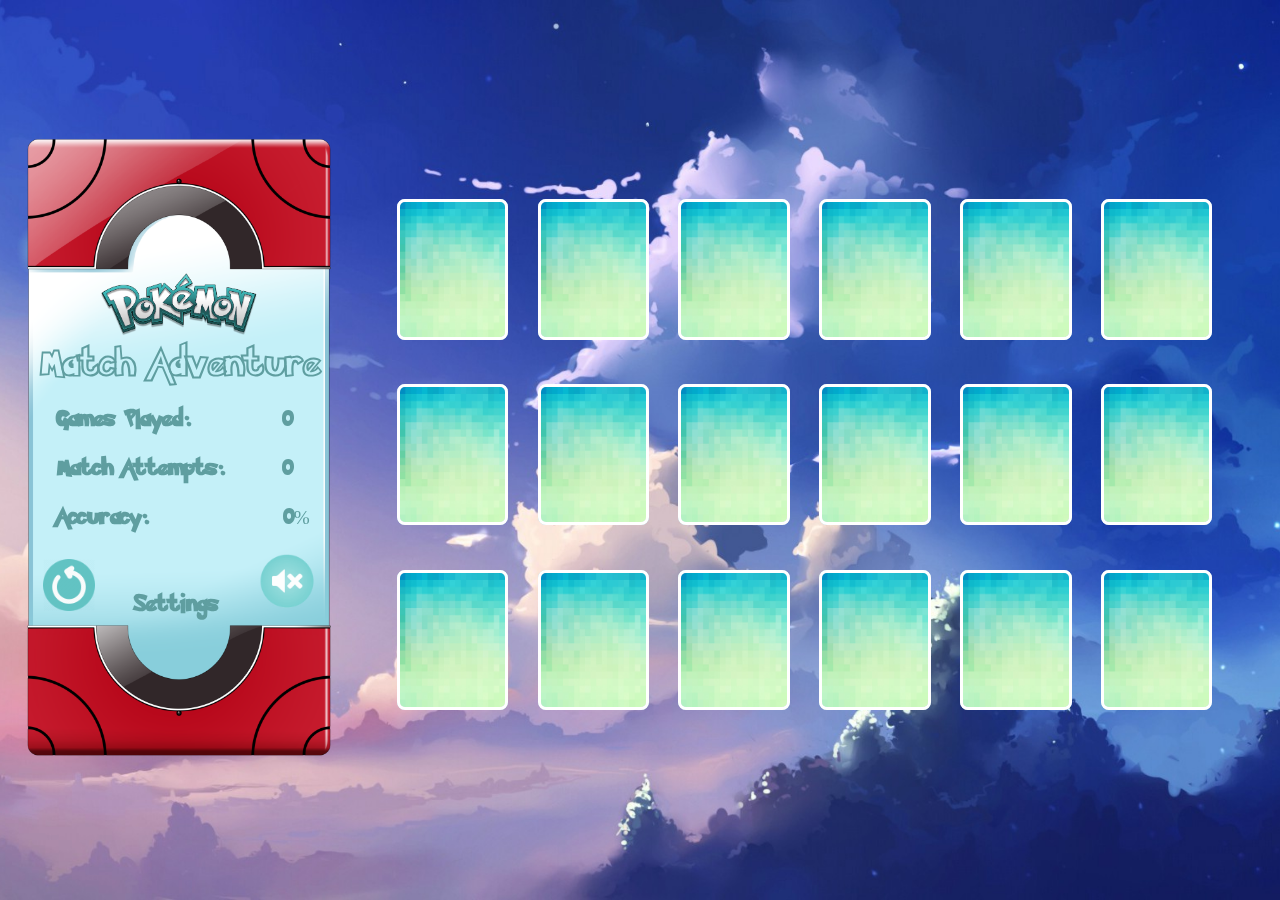
==== index.html @ facd600a "dynamic gameboard creation working" ====
<!DOCTYPE html>
<html>
    <head>
            <meta charset="utf8">
            <meta name="viewport" content="width=device-width, initial-scale=1.0">
            <title>Pokemon Match Adventure!</title>
            <link rel="stylesheet" href="https://use.fontawesome.com/releases/v5.2.0/css/all.css" integrity="sha384-hWVjflwFxL6sNzntih27bfxkr27PmbbK/iSvJ+a4+0owXq79v+lsFkW54bOGbiDQ" crossorigin="anonymous">
            <link rel="stylesheet" href="style.css">
            <script src="https://ajax.googleapis.com/ajax/libs/jquery/3.3.1/jquery.min.js"></script>
            <script src="main.js"></script>
    </head>
    <body>

        <div class="pokedex">

            <div class="pokedexImgContainer">
                <button class="pokedexOpenButton" type="button">
                    <i class="fas fa-angle-up"></i>
                </button>
                <img class="pokedexImgWhole" src="./images/pokedex.png" alt="pokedex">
            </div>

            <div class="pokedexDisplay">

                <div class="screenTop">
                        <img src="./images/logo1.png" alt="">
                    <h1 class="gameTitle">
                        Match Adventure
                    </h1>
                </div> <!-- pokedex screenTop End -->

                <div class="screenMiddle">
                    <div class="gamesPlayed">
                        <h3 class="label">
                            Games Played:
                        </h3>
                        <p class="value">
                            0
                        </p>
                    </div>
                    <div class="attempts">
                        <h3 class="label">
                            Match Attempts:
                        </h3>
                        <p class="value">
                            0
                        </p>
                    </div>
                    <div class="accuracy">
                        <h3 class="label">
                            Accuracy:
                        </h3>
                        <p class="value">
                            0%
                        </p>
                    </div>
                </div> <!-- pokedex screenMiddle End -->

                <div class="screenBottom">
                    <button class="resetButton" type="reset">
                        <img src="./images/resetbutton.png" alt="Reset Button">
                    </button>
                    <h3 class="settings">
                        Settings
                    </h3>
                    <button class="soundToggleButton soundoff" type="button">
                        <img class="soundToggleIcon" src="./images/soundoff.png" alt="Sound Toggle">
                    </button>
                </div> <!-- pokedex screenBottom End -->
            
            </div> <!-- pokedexScreen End -->
        </div> <!-- pokedex End -->
        <div class="gameBoardContainer">

            <img class="headerLogo" src="./images/logo1.png" alt="">
            <div class="gameBoard regular">

            </div> <!-- gameBoard End -->
        </div>

        <div class='winModal'>
            <div class="winBox">
                <div class="winText">Way to go!</div>
                <img src="images/winning.gif" class='winImg'>
            </div>
        </div>

        <div class='mewBox'>
            <div class='mew'></div>
        </div>

    </body>
</html>
---- style.css ----
@font-face{
    font-family: "pokemonSolid";
    src: url("fonts/pokemonSolid.ttf");
}
@font-face{
    font-family: "pokemonHollow";
    src: url("fonts/pokemonHollow.ttf");
}
body{
    background-image: url("images/background.jpg");
    background-repeat: no-repeat;
    background-size: cover;
    background-position-x: 65%;
    background-attachment: fixed;
    display: flex;
    justify-content: space-around;
    align-items: center;
    height: 100vh;
    margin: 0;
    font-family: "pokemonSolid";
    color: cadetblue;
    /* font-size: 0; */
}
/* body>* {
    font-size: 1rem;
} */
button,
button :focus{
    background: transparent;
    border: none;
    outline: none;
}
.container{
    display: flex;
}

/* --------------------------------(POKEDEX)--------------------------------- */
.pokedex{
    display: flex;
    justify-content: center;
    align-items: center;
    transition-duration: 1000ms;
    transition-property: transform;
    width: 28%;
    /* transform: translate(0vh, -5vh); */
    z-index: 0;
}
.pokedexImgContainer{
    display: flex;
    justify-content: center;
    align-items: center;
    transform: none;
     width: 100%;
}
.pokedexOpenButton{
    display: none;
}
.pokedexImgWhole{
    height: 50vw;
}
.pokedexDisplay{
    position: fixed;
    display: flex;
    flex-direction: column;
    align-items: center;
    width: 25%;
    height: 28vw;
    /* right: -7vh; */
    /* top: 21vh; */
}
.screenTop{
    display: flex;
    flex-direction: column;
    justify-content: center;
    align-items: center;
}
.screenTop > img{
    width: 50%;
}
.gameTitle{
    font-family: "pokemonHollow";
    margin: 0.2em 0;
    font-size: 2.5vw;
}
.screenMiddle{
    width: 85%;
    display: flex;
    flex-direction: column;
    padding-bottom: 3%;
    /* justify-content: center; */
    /* align-items: center; */
}
.gamesPlayed, .attempts, .accuracy{
    display: flex;
    justify-content: space-between;
    /* align-items: inherit; */
}
.gamesPlayed, .attempts {
    padding: 2% 8% 2% 5%;
}
.accuracy{
    padding: 2% 2% 2% 5%;
}
.label, .value{
    font-size: 1.5vw;
    margin: 0.3em 0;
}
.screenBottom{
    display: flex;
    align-items: baseline;
    justify-content: space-around;
}
.settings{
    font-size: 1.5vw;
}
.resetButton{
    width: 20%;
}
.resetButton > img {
    width: 100%;
}
.soundToggleButton{
    width: 21.5%;
}
.soundToggleButton > img {
    width: 100%;
}

/* --------------------------------(GAME BOARD)--------------------------------- */

.gameBoardContainer{
    display: flex;
    align-items: center;
    justify-content: center;
    flex-grow: 1;
    padding-top: 6vh;
    /* margin-left: 25%; */
}
.gameBoard{
    display: flex;
    flex-direction: column;
    align-items: center;
    min-width: 75%;
}
.headerLogo{
        display: none;
    }
.card {
    transition: opacity .5s ease-in-out;
    position: relative;
    display: inline-block;
    height: 14vw;
    width: 11vw;
}
.cardBottom img, .cardTop img{
    height: 75%;
    width: 75%;
    position: absolute;
    border-radius: 8px;
}
.cardBottom img{
    border: 3px solid lightblue;
}
.cardTop img{
    border: 3px solid white;
}

/* --------------------------------(CARD HOVER SHAKE)--------------------------------- */
@keyframes shake {
    0% { transform: translate(.5px, .5px) rotate(0deg); }
    10% { transform: translate(-.5px, -1px) rotate(-.5deg); }
    20% { transform: translate(-1.5px, 0px) rotate(.5deg); }
    30% { transform: translate(1.5px, 1px) rotate(0deg); }
    40% { transform: translate(.5px, -.5px) rotate(.5deg); }
    50% { transform: translate(-.5px, 1px) rotate(-.5deg); }
    60% { transform: translate(-1.5px, .5px) rotate(0deg); }
    70% { transform: translate(1.5px, .5px) rotate(-.5deg); }
    80% { transform: translate(-.5px, -.5px) rotate(.5deg); }
    90% { transform: translate(.5px, 1px) rotate(0deg); }
    100% { transform: translate(.5px, -1px) rotate(-.5deg); }
}
/* .card:hover {
    animation: shake .5s;
    animation-iteration-count: infinite;
} */

/* --------------------------------(POP-UP WIN MODAL)--------------------------------- */
.winModal{
    display: none;
    position: fixed;
    bottom: 0;
    right: 0;
    width: 100vw;
    height: 100vh;
    z-index: 1;
}
.winBox {
    position: absolute;
    height: 100vh;
    width: 100vw;
    bottom: 0;
    right: 0;
    display: block;
}
.winText {
    font-family: "pokemonSolid";
    font-size: 10vw;
    color: deepskyblue;
    text-shadow: 2px 2px 5px lightcyan;
    margin-top: 10vh;
    /* margin-top: 10vh; */
    position: absolute;
    top: 0;
    left: 25vw;
    z-index: 1;
}
.winImg{
    display: block;
    height: 100vh;
    bottom: 0;
    right: 0;
    position: absolute;
}
/* -------------------------------(MEW ANIMATION)--------------------------------- */
@keyframes mewBob {
    0%  {top:30vh; animation-timing-function: ease-out;}
    25%   {top:0; animation-timing-function: ease-in;}
    50%  {top:30vh; animation-timing-function: ease-out;}
    75%  {top:60vh; animation-timing-function: ease-in;}
    100%  {top:30vh; animation-timing-function: ease-out;}
}
@keyframes mewWeave {
    0%   {left:2vw; animation-timing-function: ease-in;}
    25%  {left:41vw; animation-timing-function: ease-out;}
    50%  {left:80vw; animation-timing-function: ease-in;}
    75%  {left:41vw; animation-timing-function: ease-out;}
    100% {left:2vw; animation-timing-function: ease-in;}
}
@keyframes mewWiggle {
    0% {transform: rotate(0deg); animation-timing-function: linear;}
    100% {transform: rotate(-360deg); animation-timing-function: linear;}
}
.mewBox {
    animation: mewWeave 15s;
    animation-iteration-count: infinite;
    position: absolute;
    top: 0;
}   
.mew {
    opacity: 0;
    transition: opacity .75s ease-in-out;
    animation: mewBob 5s, mewWiggle 20.34567s;
    animation-iteration-count: infinite;
    pointer-events: none;
    background-image: url("images/mew.png");
    background-repeat: no-repeat;
    background-size: 40vh;
    height: 40vh;
    width: 35vh;
    position: fixed;
}

/* ------------------------------------------------------------------------------------------ */
/* ------------------------------------------------------------------------------------------ */
/* ---------------------------------DEVICES 767PX AND DOWN----------------------------------- */
/* ------------------------------------------------------------------------------------------ */
/* ---------------------------------------(PORTRAIT)----------------------------------------- */

@media only screen and (max-width: 767px) and (orientation: portrait) {

    body{
        flex-direction: column-reverse;
        justify-content: flex-start;
    }

    /* ----------------------(POKEDEX)---------------------- */
    .pokedex{
        transform: translateY(45vh);
        position: fixed;
        display: flex;
        height: 14%;
        width: 77%;
        z-index: 1;
    }
    .pokedex.expanded {
        transform: translateY(-42.5vh);
    }
    .pokedexOpenButton{
        color: rgba(255,255,255, .4);
        position: fixed;
        font-size: 2em;
        height: 9vh;
        width: 25vw;
        bottom: 84.5vw;
        right: 26vw;
        display: unset;
    }
    .pokedexOpenButton.switched{
        transform: rotate(90deg);
        width: 25vw;
        bottom: 62vw;
        right: -15vw;
    }
    .pokedexOpenButton > i{
        background: rgba(0,0,0,0.15);
        border-radius: 20px 20px 0 0;
        width: 65px;
    }
    .pokedexImgContainer{
        width: unset;
    }
    .pokedexImgWhole{
        height: 155vw;
    }
    .pokedexDisplay{
        display: flex;
        flex-direction: column;
        align-items: center;
        position: fixed;
        height: 85vw;
        width: 100%;
    }
    .screenTop{
        display: flex;
        flex-direction: column;
        align-items: center;
    }
    .screenTop > img{
        width: 50%
    }
    .gameTitle{
        font-size: 7.5vw;
    }
    .label, .value{
        font-size: 4.5vw;
        margin: 0.2em 0;
    }
    .screenMiddle{
        width: 90%;
        margin-top: 3%;
        text-align: center;
        letter-spacing: 3px;
        align-items: stretch;
    }
    /* .gamesPlayed, .attempts {
        justify-content: space-between;
        padding: 2% 8% 2% 5%;
    }
    .accuracy{
        justify-content: space-between;
        padding: 2% 2% 2% 5%;
    } */
    .screenBottom{
        display: flex;
        margin-top: 2vh;
        width: 89%;
        justify-content: space-between;
        letter-spacing: 3px;
    }
    .resetButton{
        width: 23%;
    }
    .resetButton > img {
        width: 100%;
    }
    .settings{
        font-size: 4.5vw;
        margin-top: 1.1em;
    }
    .soundToggleButton{
        width: 25%;
    }
    .soundToggleIcon{
        width: 100%;
    }

    /* ----------------------(GAME BOARD)---------------------- */
    .gameBoardContainer{
        transition: 1000ms;
        opacity: 1;
        pointer-events: auto;
        flex-direction: column;
        width: 100%;
        padding-bottom: 18vh;
    }
    .gameBoardContainer.faded{
        transition: 300ms;
        opacity: 0;
        pointer-events: none;
    }
    .headerLogo{
        width: 80%;
        padding-bottom: 5%;
        display: block;
    }
    .card{
        height: 19vw;
        width: 12.5vw;
    }

    /* ----------------------(MEW ANIMATION)---------------------- */
    .mew {
        background-size: 20vh;
        height: 20vh;
        width: 16vh;
    }

}

/* ------------------DEVICES 320PX thru 375PX WIDE & 568PX thru 667PX TALL-------------------- */
/* ---------------------------------------(PORTRAIT)----------------------------------------- */
@media only screen 
and (min-width: 320px) and (max-width: 375px) 
and (min-height: 568px) and (max-height: 667px)
and (orientation: portrait) {

    .pokedex{
        transform: translateY(39vh);
    }

}

/* ---------------------------------DEVICES 360PX BY 640PX----------------------------------- */
/* ---------------------------------------(PORTRAIT)----------------------------------------- */

/* @media only screen and (width: 360px) and (height: 640px) and (orientation: portrait) {

    .pokedex{
        transform: translateY(39vh);
    }

} */

/* ---------------------------------DEVICES 375PX BY 667PX----------------------------------- */
/* ---------------------------------------(PORTRAIT)----------------------------------------- */

/* @media only screen and (width: 375px) and (height: 667px) and (orientation: portrait) {

    .pokedex{
        transform: translateY(39vh);
    }

} */

/* ---------------------------------DEVICES 375PX BY 812PX----------------------------------- */
/* ---------------------------------------(PORTRAIT)----------------------------------------- */

@media only screen and (width: 375px) and (height: 812px) and (orientation: portrait) {

    .pokedex{
        transform: translateY(34vh);
    }

}

/* ---------------------------------DEVICES 411PX BY 731PX----------------------------------- */
/* ---------------------------------------(PORTRAIT)----------------------------------------- */

@media only screen and (width: 411px) and (height: 731px) and (orientation: portrait) {

    .pokedex{
        transform: translateY(39vh);
    }
    .pokedexOpenButton{
        bottom: 83.5vw;
    }
    .pokedexOpenButton.switched{
        right: -14vw;
    }

}

/* ---------------------------------DEVICES 411PX BY 823PX----------------------------------- */
/* ---------------------------------------(PORTRAIT)----------------------------------------- */

@media only screen and (width: 411px) and (height: 823px) and (orientation: portrait) {

    .pokedex{
        transform: translateY(36vh);
    }
    .pokedexOpenButton{
        bottom: 83.5vw;
    }
    .pokedexOpenButton.switched{
        right: -14vw;
    }

}

/* ---------------------------------DEVICES 414PX BY 736PX----------------------------------- */
/* ---------------------------------------(PORTRAIT)----------------------------------------- */

@media only screen and (width: 414px) and (height: 736px) and (orientation: portrait) {

    .pokedex{
        transform: translateY(39vh);
    }
    .pokedexOpenButton{
        bottom: 83.5vw;
    }
    .pokedexOpenButton.switched{
        right: -14vw;
    }

}

/* ------------------------------------------------------------------------------------------ */
/* ------------------------------------------------------------------------------------------ */
/* ---------------------------------DEVICES 767PX AND DOWN----------------------------------- */
/* ------------------------------------------------------------------------------------------ */
/* --------------------------------------(LANDSCAPE)----------------------------------------- */

@media only screen and (max-width: 812px) and (orientation: landscape) {

    body{
        justify-content: flex-start;
    }
    /* ----------------------(POKEDEX)---------------------- */
    .pokedex{
        position: fixed;
        transform: translateX(1vw);
        display: flex;
        height: 85%;
        width: 20%;
        z-index: 1;
    }
    .pokedex.expanded {
        transform: translateX(87.5vw)
    }
    .pokedexOpenButton{
        display: unset;
        color: rgba(255,255,255, .3);
        position: fixed;
        font-size: 2em;
        left: 3vh;
        top: -9vh;
    }
    .pokedexOpenButton.switched{
        transform: rotate(-90deg);
        left: -37.8vh;
        top: 12vh;
    }
    .pokedexOpenButton > i{
        background: rgba(0,0,0,0.15);
        border-radius: 20px 20px 0 0;
        width: 65px;
    }
    .pokedexImgContainer{
        transform: rotate(90deg);
        transform-origin: -14vw 26vw;
    }
    .pokedexImgWhole{
        height: 100vw;
    }
    .pokedexDisplay{
        position: fixed;
        display: flex;
        flex-direction: column;
        align-items: center;
        width: 55vw;
        height: 69vh;
        right: 45vh;
        top: 9vh;
    }
    .pokedexDisplay h3,
    .pokedexDisplay p{
        font-size: 3vw;
    }
    .screenTop{
        display: flex;
        flex-direction: column;
        align-items: center;
    }
    .screenTop > img{
        width: 35%;
        height: 100%;
        object-fit: contain;
    }
    .gameTitle{
        font-size: 1.4em;
        margin: 0.3em 0;
    }
    .label, .value{
        margin: 0.2em 0;
    }
    .screenMiddle{
        width: 90%;
        padding-top: 11%;
        text-align: center;
        letter-spacing: 3px;
    }
    .gamesPlayed, .attempts {
        display: flex;
        justify-content: space-between;
        padding: 0% 8% 0% 5%;
    }
    .accuracy{
        display: flex;
        justify-content: space-between;
        padding: 0% 2% 0% 5%;
    }
    .screenBottom{
        display: flex;
        width: 89%;
        justify-content: center;
        letter-spacing: 3px;
    }
    .resetButton{
        position: fixed;
        top: 11vh;
        left: -98vh;
        width: 45%;
    }
    .resetButton > img {
        width: 100%;
    }
    .screenBottom > h5{
        margin-top: 1.1em;
    }
    .soundToggleButton{
        position: fixed;
        top: 11vh;
        right: 44vh;
        width: 49%;
    }
    .soundToggleIcon{
        width: 100%;
    }

    /* ----------------------(GAME BOARD)---------------------- */
    .gameBoardContainer{
        transition: 1000ms;
        opacity: 1;
        pointer-events: auto;
        flex-direction: column;
        margin-left: 15%;
    }
    .gameBoardContainer.faded{
        transition: 300ms;
        opacity: 0;
        pointer-events: none;
    }
    .headerLogo{
        width: 40%;
        padding-bottom: 2%;
    }
    .card{
        height: 14vw;
        width: 9.5vw;
    }

    /* ----------------------(MEW ANIMATION)---------------------- */
    
}

/* ---------------------------------DEVICES 568PX BY 320PX----------------------------------- */
/* ---------------------------------------(LANDSCAPE)----------------------------------------- */

@media only screen and (width: 568px) and (height: 320px) and (orientation: landscape) {

    .pokedex.expanded {
        transform: translateX(86.5vw);
    }
    .pokedexOpenButton{
        left: 5vh;
        top: -8.5vh;
    }
    .pokedexOpenButton.switched{
        left: -40.2vh;
        top: 14vh;
    }
    .pokedexImgWhole {
        height: 98vw;
    }
    .pokedexDisplay{
        right: 52vh;
    }
    .gameTitle{
        font-size: 4vw;
    }
    .resetButton{
        top: 7vh;
        left: -111vh;
    }
    .soundToggleButton{
        top: 7vh;
        right: 56vh;
    }

}

/* ------------------DEVICES 640PX thru 667PX WIDE & 360PX thru 375PX TALL-------------------- */
/* ---------------------------------------(LANDSCAPE)----------------------------------------- */
@media only screen 
and (min-width: 640px) and (max-width: 667px)
and (min-height: 360px) and (max-height: 375px)
and (orientation: landscape) {

    .pokedex.expanded{
        transform: translateX(86.5vw);
    }
    .pokedexImgContainer{
        transform-origin: -14vw 25.5vw;
    }
    .pokedexOpenButton.switched{
        left: -38.8vh;
        top: 15vh;
    }
    .pokedexImgWhole{
        height: 98vw;
    }
    .pokedexDisplay{
        right: 52vh;
    }
    .gameTitle{
        font-size: 4vw;
    }
    .resetButton{
        top: 7vh;
        left: -111vh;
    }
    .soundToggleButton{
        top: 7vh;
        right: 56vh;
    }
}
/* ---------------------------------DEVICES 640PX BY 360PX----------------------------------- */
/* ---------------------------------------(LANDSCAPE)----------------------------------------- */

@media only screen and (width: 640px) and (height: 360px) and (orientation: landscape) {

    .pokedexOpenButton{
        left: 7vh;
        top: -7.4vh;
    }

}

/* ---------------------------------DEVICES 667PX BY 375PX----------------------------------- */
/* ---------------------------------------(LANDSCAPE)----------------------------------------- */

@media only screen and (width: 667px) and (height: 375px) and (orientation: landscape) {

    .pokedexOpenButton{
        left: 7vh;
        top: -7vh;
    }

}

/* ---------------------------------DEVICES 812PX BY 375PX----------------------------------- */
/* ---------------------------------------(LANDSCAPE)----------------------------------------- */

@media only screen and (width: 812px) and (height: 375px) and (orientation: landscape) {

    .pokedex.expanded{
        transform: translateX(83.5vw);
    }
    .pokedexImgContainer{
        transform-origin: -12vw 23vw;
    }
    .pokedexOpenButton{
        left: 11vh;
        top: -7vh;
    }
    .pokedexOpenButton.switched{
        transform: none;
        left: -19.8vh;
        top: -7vh;
    }
    .pokedexImgWhole{
        height: 90vw;
    }
    .pokedexDisplay{
        width: 51vw;
        height: 73vh;
        right: 61vh;
        top: 7vh;
    }
    .gameTitle{
        font-size: 5vw;
    }
    .label, .value {
        margin: 0.8em 0;
    }
    .resetButton{
        top: 1vh;
        left: -125vh;
        width: 40%;
    }
    .soundToggleButton{
        top: 0.5vh;
        right: 65vh;
        width: 44%;
    }

}

/* ------------------DEVICES 731PX thru 736PX WIDE & 411PX thru 414PX TALL-------------------- */
/* ---------------------------------------(LANDSCAPE)----------------------------------------- */
@media only screen 
and (min-width: 731px) and (max-width:736px)
and (min-height: 411px) and (max-height:414px)
and (orientation: landscape){

    .pokedexOpenButton{
        left: 8vh;
        top: -6vh;
    }
    .pokedexOpenButton.switched{
        left: -37.5vh;
        top: 16vh;
    }
    .pokedexDisplay{
        width: 56vw;
        right: 53vh;
    }
    .resetButton{
        top: 7vh;
        left: -113vh;
    }
    .soundToggleButton{
        top: 7vh;
        right: 57vh;
    }
}
/* ---------------------------------DEVICES 731PX BY 411PX----------------------------------- */
/* ---------------------------------------(LANDSCAPE)----------------------------------------- */

@media only screen and (width: 731px) and (height: 411px) and (orientation: landscape) {

    .gameTitle{
        font-size: 4vw;
    }

}

/* ---------------------------------DEVICES 411PX BY 823PX----------------------------------- */
/* ---------------------------------------(LANDSCAPE)----------------------------------------- */

/* @media only screen and (width: 411px) and (height: 823px) and (orientation: landscape) {

    This one looks good like desktop

} */

/* ---------------------------------DEVICES 736PX BY 414PX----------------------------------- */
/* ---------------------------------------(LANDSCAPE)----------------------------------------- */

@media only screen and (width: 736px) and (height: 414px) and (orientation: landscape) {

    .gameTitle{
        font-size: 4.5vw;
    }

}

/* ------------------------------------------------------------------------------------------ */
/* ---------------------------------DEVICES 768PX TO 991PX----------------------------------- */
/* ---------------------------(portrait tablets and large phones)---------------------------- */
/* ------------------------------------------------------------------------------------------ */
/* ---------------------------------------(PORTRAIT)----------------------------------------- */

/* @media only screen and (min-width: 768px) and (max-width: 991px) and (orientation: portrait) {
    
    body{
        flex-direction: column-reverse;
        justify-content: flex-start;
    }
    .headerLogo{
        width: 80%;
        padding-bottom: 5%;
    }
    .pokedex{
        transform: translateY(1vh);
        position: fixed;
        display: flex;
        height: 14%;
        width: 77%;
        z-index: 1;
    }
    .pokedex.expanded {
        transform: translateY(-86vh)
    }
    .pokedexOpenButton{
        color: rgba(255,255,255, .4);
        position: fixed;
        font-size: 2em;
        bottom: 11vh;
        right: 34%;
    }
    .pokedexOpenButton.switched{
        transform: rotate(90deg);
        bottom: unset;
        right: -19%;
        top: 7vh;
    }
    .pokedexOpenButton > i{
        background: rgba(0,0,0,0.15);
        border-radius: 20px 20px 0 0;
        width: 65px;
    }
    .pokedexImgWhole{
        width: 100%;
    }
    .pokedexDisplay{
        display: flex;
        flex-direction: column;
        align-items: center;
        position: fixed;
        top: 22vh;
        width: 100%;
    }
    .screenTop{
        display: flex;
        flex-direction: column;
        align-items: center;
    }
    .screenTop > img{
        width: 50%
    }
    .gameTitle{
        margin: 0.3em 0;
    }
    .label, .value{
        margin: 0.2em 0;
    }
    .screenMiddle{
        width: 90%;
        margin-top: 3%;
        text-align: center;
        letter-spacing: 3px;
    }
    .gamesPlayed, .attempts {
        display: flex;
        justify-content: space-between;
        padding: 2% 8% 2% 5%;
    }
    .accuracy{
        display: flex;
        justify-content: space-between;
        padding: 2% 2% 2% 5%;
    }
    .screenBottom{
        display: flex;
        width: 89%;
        justify-content: space-between;
        letter-spacing: 3px;
    }
    .resetButton{
        width: 23%;
    }
    .resetButton > img {
        width: 100%;
    }
    .screenBottom > h5{
        margin-top: 1.1em;
    }
    .soundToggleButton{
        width: 25%;
    }
    .soundToggleIcon{
        width: 100%;
    }
    .gameBoardContainer{
        transition: 1000ms;
        opacity: 1;
        pointer-events: auto;
        flex-direction: column;
        width: 100%;
        padding-bottom: 10vh;
    }
    .gameBoardContainer.faded{
        transition: 300ms;
        opacity: 0;
        pointer-events: none;
    }
    .card{
        height: 19vw;
        width: 12.5vw;
    }
}  */

/* ------------------------------------------------------------------------------------------ */
/* --------------------------------------(LANDSCAPE)----------------------------------------- */
/* ------------------------------------------------------------------------------------------ */

/* @media only screen and (min-width: 600px) and (max-width: 991px) and (orientation: landscape) {

    body{
        justify-content: flex-start;
    }
    .pokedex{
        position: fixed;
        transform: translateX(1vw);
        display: flex;
        height: 85%;
        width: 20%;
        z-index: 1;
    }
    .pokedex.expanded {
        transform: translateX(87vw);
    }
    .pokedexOpenButton{
        color: rgba(255,255,255, .3);
        position: fixed;
        font-size: 2em;
        left: 32.5vh;
        bottom: 81vh;
    }
    .pokedexOpenButton.switched{
        transform: rotate(-90deg);
        left: -12vh;
        bottom: 60vh;
    }
    .pokedexOpenButton > i{
        background: rgba(0,0,0,0.15);
        border-radius: 20px 20px 0 0;
        width: 65px;
    }
    .pokedexImgContainer{
        transform: rotate(90deg);
        transform-origin: 5vw 5vw;
    }
    .pokedexImgWhole{
        height: 95vw;
    }
    .pokedexDisplay{
        position: fixed;
        display: flex;
        flex-direction: column;
        align-items: center;
        width: 52vw;
        height: 69vh;
        right: 55.5vh;
        top: 9vh;
    }
    .screenTop{
        display: flex;
        flex-direction: column;
        align-items: center;
    }
    .screenTop > img{
        width: 35%;
        height: 100%;
        object-fit: contain;
    }
    .gameTitle{
        font-size: 1.4em;
        margin: 0.3em 0;
    }
    .label, .value{
        font-size: 1em;
        margin: 0.2em 0;
    }
    .screenMiddle{
        width: 90%;
        padding-top: 8%;
        text-align: center;
        letter-spacing: 3px;
    }
    .gamesPlayed, .attempts {
        display: flex;
        justify-content: space-between;
        padding: 0% 8% 0% 5%;
    }
    .accuracy{
        display: flex;
        justify-content: space-between;
        padding: 0% 2% 0% 5%;
    }
    .screenBottom{
        display: flex;
        width: 89%;
        justify-content: center;
        letter-spacing: 3px;
    }
    .resetButton{
        position: fixed;
        top: 8vh;
        right: 129vh;
        width: 45%;
    }
    .resetButton > img {
        width: 100%;
    } */
    /* .screenBottom > h5{
        margin-top: 1.1em;
    } */
    /* .soundToggleButton{
        position: fixed;
        top: 7.5vh;
        right: 58vh;
        width: 49%;
    }
    .soundToggleIcon{
        width: 100%;
    }
    .gameBoardContainer{
        transition: 1000ms;
        opacity: 1;
        pointer-events: auto;
        flex-direction: column;
        margin-left: 15%;
    }
    .gameBoardContainer.faded{
        transition: 300ms;
        opacity: 0;
        pointer-events: none;
    }
    .headerLogo{
        width: 40%;
        padding-bottom: 2%;
    }
    .card{
        height: 12vw;
        width: 8.5vw;
    }

} */

/* ------------------------------------------------------------------------ */
/* -------------------------DEVICES 992PX TO 1199PX------------------------ */
/* -----------------------------(small laptops)---------------------------- */
/* ------------------------------------------------------------------------ */
@media only screen and (min-width: 992px) and (max-width: 1199px) and (orientation: portrait) {
    
} 

@media only screen and (min-width: 992px) and (max-width: 1199px) and (orientation: landscape) {
    
} 

/* ------------------------------------------------------------------------ */
/* -------------------------DEVICES 1200PX AND UP-------------------------- */
/* ---------------------------(laptops/desktops)--------------------------- */
/* ------------------------------------------------------------------------ */

@media only screen and (min-width: 1200px) {
    
    
} 

/* ------------------------------------------------------------------------ */
/* ------------------------------------------------------------------------ */
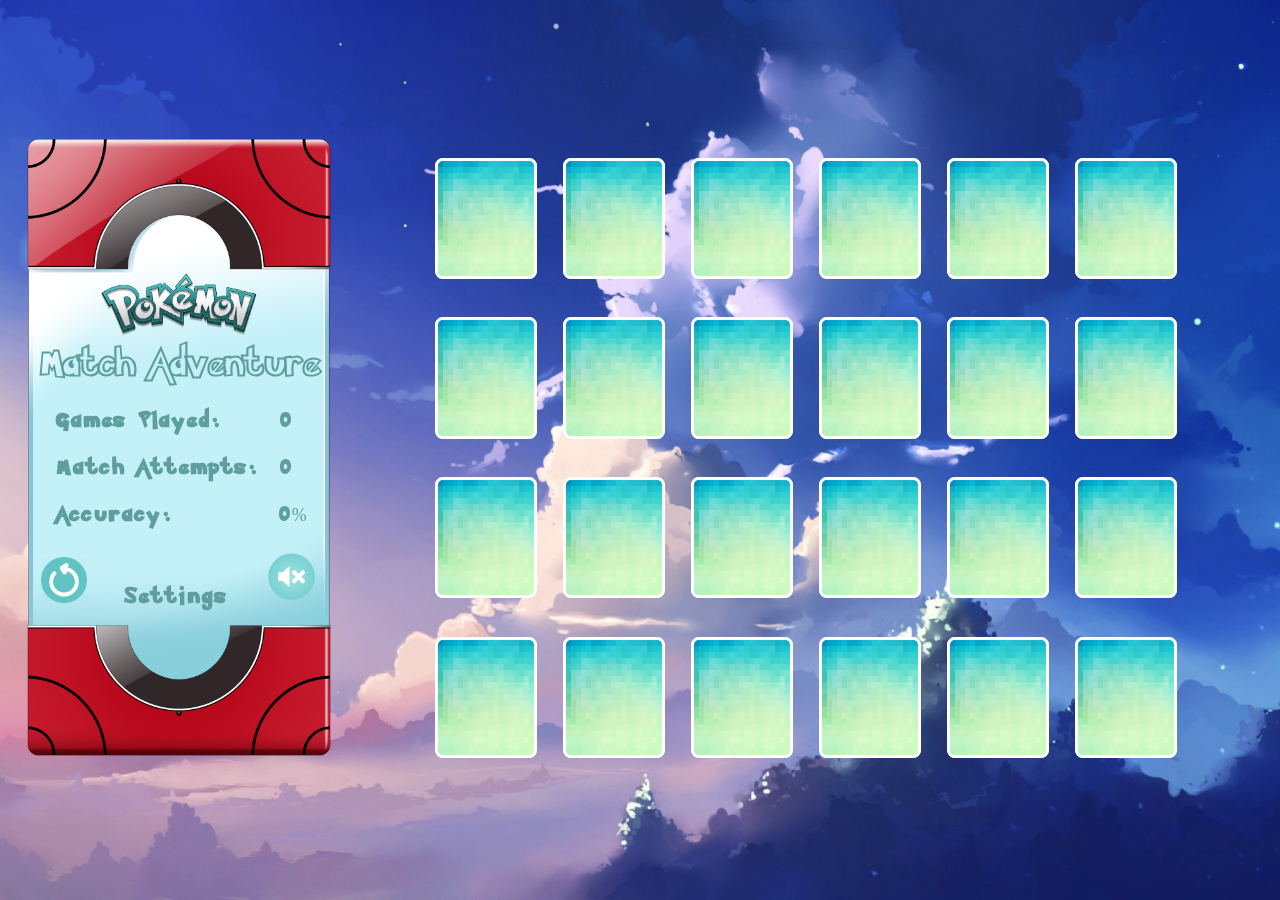
==== commit b246c28b: "still working on easy difficulty" ====
--- a/index.html
+++ b/index.html
@@ -55,14 +55,53 @@
                         </p>
                     </div>
                 </div> <!-- pokedex screenMiddle End -->
+                <div class="settingsDisplay">
+                    <div class="easyDiv">
+                        <button class="easy difficultyButton" type="button">
+                            <h3 class="label">
+                                Easy
+                            </h3>
+                        </button>
+                        <button class="easy diffStar difficultyButton" type="button">
+                            <i class="far fa-star"></i>
+                        </button>
+                    </div>
+                    <div class="regDiv">
+                        <button class="reg difficultyButton" type="button">
+                            <h3 class="label">
+                                Regular
+                            </h3>
+                        </button>
+                        <button class="reg diffStar difficultyButton" type="button">
+                            <i class="far fa-star"></i>
+                        </button>
+                    </div>
+                    <div class="hardDiv">
+                        <button class="hard difficultyButton" type="button">
+                            <h3 class="label">
+                                Hard
+                            </h3>
+                        </button>
+                        <button class="hard diffStar difficultyButton" type="button">
+                            <i class="far fa-star"></i>
+                        </button>
+                    </div>
+                </div><!-- pokedex settingsDisplay End -->
 
                 <div class="screenBottom">
                     <button class="resetButton" type="reset">
                         <img src="./images/resetbutton.png" alt="Reset Button">
                     </button>
-                    <h3 class="settings">
-                        Settings
-                    </h3>
+                    <button class="settingsButton" type="button">
+                        <h3 class="label">
+                            Settings
+                        </h3>
+                    </button>
+                    <button class="statsButton" type="button">
+                        <h3 class="label">
+                            Stats Menu
+                        </h3>
+                    </button>
                     <button class="soundToggleButton soundoff" type="button">
                         <img class="soundToggleIcon" src="./images/soundoff.png" alt="Sound Toggle">
                     </button>
@@ -73,7 +112,7 @@
         <div class="gameBoardContainer">
 
             <img class="headerLogo" src="./images/logo1.png" alt="">
-            <div class="gameBoard regular">
+            <div class="gameBoard">
 
             </div> <!-- gameBoard End -->
         </div>
--- a/style.css
+++ b/style.css
@@ -31,6 +31,11 @@
     border: none;
     outline: none;
 }
+button :hover{
+    cursor: pointer;
+    -webkit-filter: brightness(125%);
+    filter: brightness(125%);
+}
 .container{
     display: flex;
 }
@@ -74,6 +79,7 @@
     flex-direction: column;
     justify-content: center;
     align-items: center;
+    padding-bottom: 1%;
 }
 .screenTop > img{
     width: 50%;
@@ -87,42 +93,89 @@
     width: 85%;
     display: flex;
     flex-direction: column;
-    padding-bottom: 3%;
+    /* padding-bottom: 3%; */
+    letter-spacing: 3px;
     /* justify-content: center; */
     /* align-items: center; */
 }
-.gamesPlayed, .attempts, .accuracy{
+.gamesPlayed, .attempts, .accuracy,
+.easyDiv, .regDiv, .hardDiv {
     display: flex;
     justify-content: space-between;
     /* align-items: inherit; */
 }
-.gamesPlayed, .attempts {
+.gamesPlayed, .attempts,
+.easyDiv, .regDiv, .hardDiv {
     padding: 2% 8% 2% 5%;
 }
 .accuracy{
     padding: 2% 2% 2% 5%;
 }
 .label, .value{
-    font-size: 1.5vw;
+    font-size: 1.4vw;
     margin: 0.3em 0;
 }
+.settingsDisplay{
+    width: 85%;
+    display: none;
+    flex-direction: column;
+    /* padding-bottom: 3%; */
+    /* letter-spacing: 3px; */
+}
+.difficultyButton{
+    /* font-size: 1.5vw; */
+    font-family: "pokemonSolid";
+    letter-spacing: 3px;
+    color: cadetblue;
+}
+.difficultyButton h3{
+    margin: 0;
+}
+.diffStar{
+    font-size: 1.85vw;
+}
+/* .activeDiff h3{
+    font-family: "pokemonHollow";
+    text-shadow: 0 0 5px cadetblue;
+    color: purple;
+} */
 .screenBottom{
     display: flex;
     align-items: baseline;
-    justify-content: space-around;
-}
-.settings{
+    justify-content: space-between;
+    width: 90%;
+    padding-top: 5%;
+    position: absolute;
+    bottom: 1vw;
+}
+.settingsButton{
     font-size: 1.5vw;
+    font-family: "pokemonSolid";
+    letter-spacing: 3px;
+    color: cadetblue;
+}
+.statsButton{
+    display: none;
+    font-size: 1.5vw;
+    font-family: "pokemonSolid";
+    letter-spacing: 3px;
+    color: cadetblue;
 }
 .resetButton{
     width: 20%;
 }
-.resetButton > img {
-    width: 100%;
+.resetButton :hover{
+    -webkit-filter: brightness(110%);
+    filter: brightness(110%);
 }
 .soundToggleButton{
     width: 21.5%;
 }
+.soundToggleButton :hover{
+    -webkit-filter: brightness(105%);
+    filter: brightness(105%);
+}
+.resetButton > img,
 .soundToggleButton > img {
     width: 100%;
 }
@@ -150,8 +203,8 @@
     transition: opacity .5s ease-in-out;
     position: relative;
     display: inline-block;
-    height: 14vw;
-    width: 11vw;
+    height: 12vw;
+    width: 10vw;
 }
 .cardBottom img, .cardTop img{
     height: 75%;
@@ -164,6 +217,17 @@
 }
 .cardTop img{
     border: 3px solid white;
+}
+/* .card.easySize{
+
+} */
+card.regSize{
+    height: 12vw;
+    width: 10vw;
+}
+.card.hardSize{
+    height: 9vw;
+    width: 7vw;
 }
 
 /* --------------------------------(CARD HOVER SHAKE)--------------------------------- */
@@ -364,7 +428,7 @@
     .resetButton > img {
         width: 100%;
     }
-    .settings{
+    .settingsButton{
         font-size: 4.5vw;
         margin-top: 1.1em;
     }
@@ -394,9 +458,12 @@
         padding-bottom: 5%;
         display: block;
     }
-    .card{
-        height: 19vw;
-        width: 12.5vw;
+    .gameBoard{
+        margin-left: 2%;
+    }
+    .card {
+        height: 18vw;
+        width: 16vw;
     }
 
     /* ----------------------(MEW ANIMATION)---------------------- */
@@ -410,6 +477,12 @@
 
 /* ------------------DEVICES 320PX thru 375PX WIDE & 568PX thru 667PX TALL-------------------- */
 /* ---------------------------------------(PORTRAIT)----------------------------------------- */
+@media only screen and (width: 320px) and (height: 480px) and (orientation: portrait) {
+    .gameBoardContainer{
+        padding: 3vh 0 18vh 0;
+    }
+}
+
 @media only screen 
 and (min-width: 320px) and (max-width: 375px) 
 and (min-height: 568px) and (max-height: 667px)
@@ -507,11 +580,11 @@
 
 /* ------------------------------------------------------------------------------------------ */
 /* ------------------------------------------------------------------------------------------ */
-/* ---------------------------------DEVICES 767PX AND DOWN----------------------------------- */
+/* ---------------------------------DEVICES 823PX AND DOWN----------------------------------- */
 /* ------------------------------------------------------------------------------------------ */
 /* --------------------------------------(LANDSCAPE)----------------------------------------- */
 
-@media only screen and (max-width: 812px) and (orientation: landscape) {
+@media only screen and (max-width: 823px) and (orientation: landscape) {
 
     body{
         justify-content: flex-start;
@@ -645,9 +718,9 @@
         width: 40%;
         padding-bottom: 2%;
     }
-    .card{
-        height: 14vw;
-        width: 9.5vw;
+    .card {
+        height: 13vw;
+        width: 11vw;
     }
 
     /* ----------------------(MEW ANIMATION)---------------------- */
@@ -836,14 +909,59 @@
 
 }
 
-/* ---------------------------------DEVICES 411PX BY 823PX----------------------------------- */
+/* ---------------------------------DEVICES 823PX BY411PX----------------------------------- */
 /* ---------------------------------------(LANDSCAPE)----------------------------------------- */
 
-/* @media only screen and (width: 411px) and (height: 823px) and (orientation: landscape) {
-
-    This one looks good like desktop
-
-} */
+@media only screen and (width: 823px) and (height: 411px) and (orientation: landscape) {
+
+    .pokedex.expanded {
+        transform: translateX(84vw);
+    }
+    .pokedexOpenButton{
+        left: 10.5vh;
+        top: -6vh;
+    }
+    .pokedexOpenButton.switched {
+        transform: unset;
+        left: -17vh;
+        top: -6vh;
+    }
+    .pokedexImgContainer{
+        transform-origin: -12vw 23vw;
+    }
+    .pokedexImgWhole {
+        height: 90vw;
+    }
+    .pokedexDisplay{
+        width: 50vw;
+        height: 75vh;
+        right: 57vh;
+        top: 6vh;
+    }
+    .gameTitle {
+        font-size: 2em;
+    }
+    .screenMiddle{
+        padding: 0;
+    }
+    .pokedexDisplay h3, .pokedexDisplay p {
+        font-size: 2.5vw;
+    }
+    .easyDiv, .regDiv, .hardDiv {
+        padding: 2% 8% 0% 5%;
+    }
+    .resetButton {
+        top: 5vh;
+        left: -114vh;
+        width: 40%;
+    }
+    .soundToggleButton {
+        top: 4vh;
+        right: 60vh;
+        width: 45%;
+    }
+
+}
 
 /* ---------------------------------DEVICES 736PX BY 414PX----------------------------------- */
 /* ---------------------------------------(LANDSCAPE)----------------------------------------- */
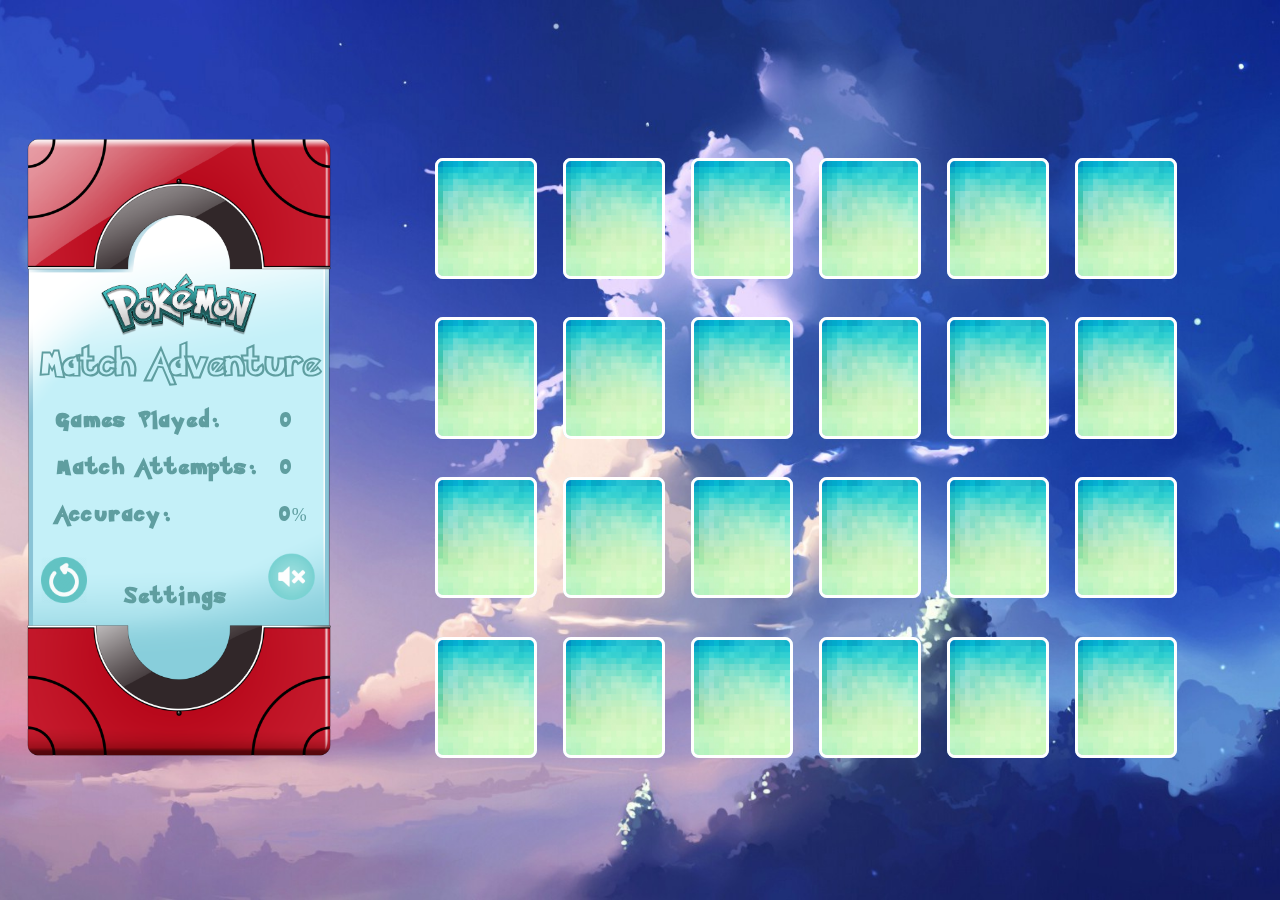
==== commit 768f68de: "added eevee images added card images added mew image replacement currently working on win modal imag" ====
--- a/index.html
+++ b/index.html
@@ -59,7 +59,7 @@
                     <div class="easyDiv">
                         <button class="easy difficultyButton" type="button">
                             <h3 class="label">
-                                Easy
+                                Eevee
                             </h3>
                         </button>
                         <button class="easy diffStar difficultyButton" type="button">
--- a/style.css
+++ b/style.css
@@ -317,12 +317,18 @@
     animation: mewBob 5s, mewWiggle 20.34567s;
     animation-iteration-count: infinite;
     pointer-events: none;
-    background-image: url("images/mew.png");
     background-repeat: no-repeat;
-    background-size: 40vh;
     height: 40vh;
     width: 35vh;
     position: fixed;
+}
+.img-mew {
+    background-image: url("images/mew.png");
+    background-size: 40vh;
+}
+.img-sylveon {
+    background-image: url("images/sylveon.png");
+    background-size: 30vh;
 }
 
 /* ------------------------------------------------------------------------------------------ */
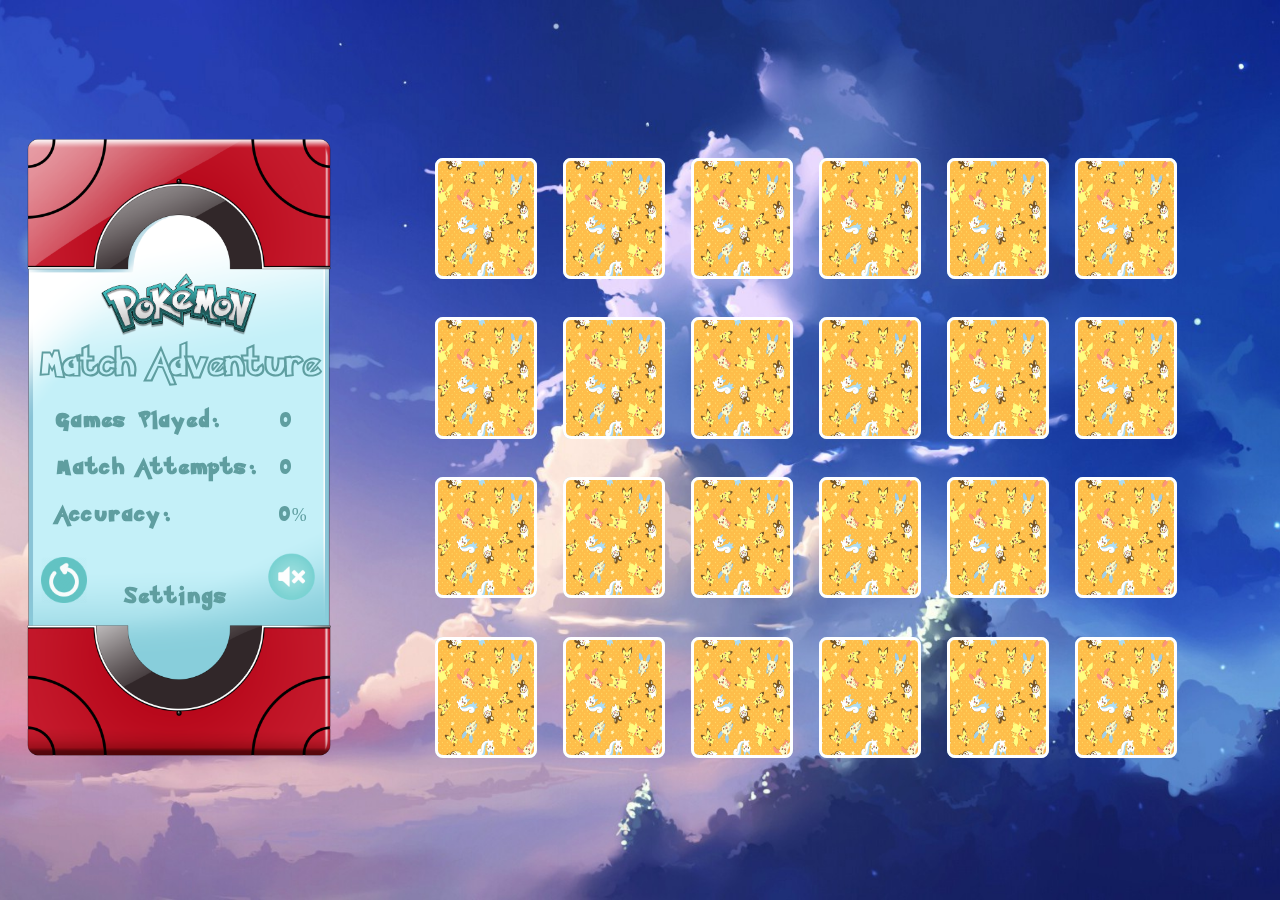
==== commit 0336c9af: "cleaned up image files and added randomization" ====
--- a/index.html
+++ b/index.html
@@ -74,6 +74,7 @@
                         </button>
                         <button class="reg diffStar difficultyButton" type="button">
                             <i class="far fa-star"></i>
+                            <i class="far fa-star"></i>
                         </button>
                     </div>
                     <div class="hardDiv">
@@ -83,6 +84,8 @@
                             </h3>
                         </button>
                         <button class="hard diffStar difficultyButton" type="button">
+                            <i class="far fa-star"></i>
+                            <i class="far fa-star"></i>
                             <i class="far fa-star"></i>
                         </button>
                     </div>
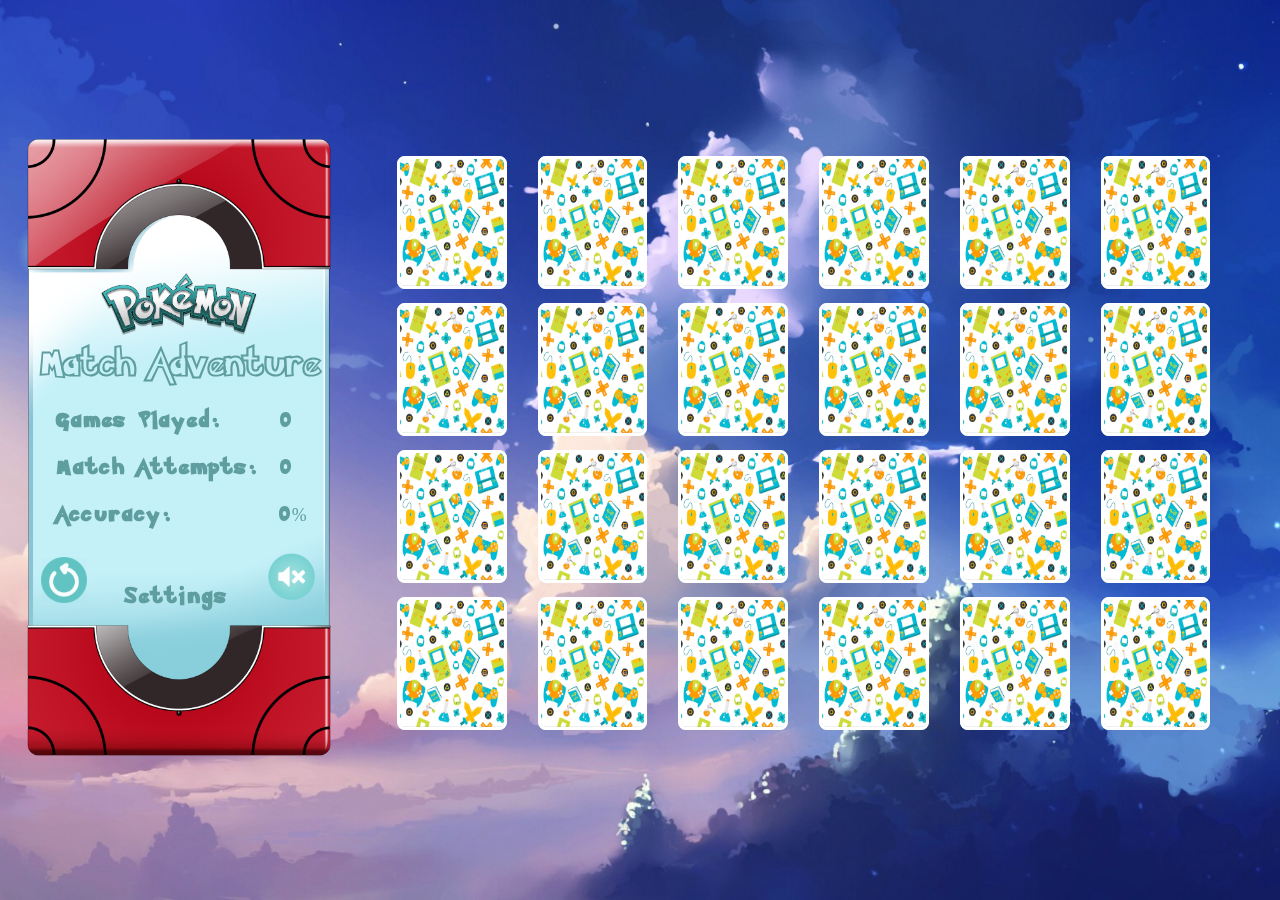
==== commit e8eb0414: "ordered images and added challenge mode" ====
--- a/index.html
+++ b/index.html
@@ -89,6 +89,19 @@
                             <i class="far fa-star"></i>
                         </button>
                     </div>
+                    <div class="challengeDiv">
+                        <button class="challenge difficultyButton" type="button">
+                            <h3 class="label">
+                                Challenge
+                            </h3>
+                        </button>
+                        <button class="challenge diffStar difficultyButton" type="button">
+                            <i class="far fa-star"></i>
+                            <i class="far fa-star"></i>
+                            <i class="far fa-star"></i>
+                            <i class="far fa-star"></i>
+                        </button>
+                    </div>
                 </div><!-- pokedex settingsDisplay End -->
 
                 <div class="screenBottom">
@@ -123,7 +136,7 @@
         <div class='winModal'>
             <div class="winBox">
                 <div class="winText">Way to go!</div>
-                <img src="images/winning.gif" class='winImg'>
+                <img src="" class='winImg'>
             </div>
         </div>
 
--- a/style.css
+++ b/style.css
@@ -31,7 +31,7 @@
     border: none;
     outline: none;
 }
-button :hover{
+button:hover{
     cursor: pointer;
     -webkit-filter: brightness(125%);
     filter: brightness(125%);
@@ -97,16 +97,19 @@
     letter-spacing: 3px;
     /* justify-content: center; */
     /* align-items: center; */
+    transition: 1000ms;
 }
 .gamesPlayed, .attempts, .accuracy,
-.easyDiv, .regDiv, .hardDiv {
+.settingsDisplay > div  {
     display: flex;
     justify-content: space-between;
     /* align-items: inherit; */
 }
-.gamesPlayed, .attempts,
-.easyDiv, .regDiv, .hardDiv {
+.gamesPlayed, .attempts {
     padding: 2% 8% 2% 5%;
+}
+.settingsDisplay > div {
+    padding: 1% 1% 2% 1%;
 }
 .accuracy{
     padding: 2% 2% 2% 5%;
@@ -121,9 +124,11 @@
     flex-direction: column;
     /* padding-bottom: 3%; */
     /* letter-spacing: 3px; */
+    transition: 1000ms;
 }
 .difficultyButton{
     /* font-size: 1.5vw; */
+    display: flex;
     font-family: "pokemonSolid";
     letter-spacing: 3px;
     color: cadetblue;
@@ -164,14 +169,14 @@
 .resetButton{
     width: 20%;
 }
-.resetButton :hover{
+.resetButton:hover{
     -webkit-filter: brightness(110%);
     filter: brightness(110%);
 }
 .soundToggleButton{
     width: 21.5%;
 }
-.soundToggleButton :hover{
+.soundToggleButton:hover{
     -webkit-filter: brightness(105%);
     filter: brightness(105%);
 }
@@ -203,31 +208,41 @@
     transition: opacity .5s ease-in-out;
     position: relative;
     display: inline-block;
+    height: 11vw;
+    width: 9vw;
+    margin: 0 2vw 0 0;
+}
+.cardBottom img, .cardTop img{
+    height: 90%;
+    width: 90%;
+    position: absolute;
+    border-radius: 8px;
+}
+.cardBottom img{
+    border: 3px solid lightblue;
+}
+.cardTop img{
+    border: 3px solid white;
+}
+.card.easySize{
     height: 12vw;
     width: 10vw;
-}
-.cardBottom img, .cardTop img{
-    height: 75%;
-    width: 75%;
-    position: absolute;
-    border-radius: 8px;
-}
-.cardBottom img{
-    border: 3px solid lightblue;
-}
-.cardTop img{
-    border: 3px solid white;
-}
-/* .card.easySize{
-
+    margin: 0 3vw 0 0;
+}
+/* card.regSize{
+    height: 11vw;
+    width: 9vw;
+    margin: 0 2vw 0 0;
 } */
-card.regSize{
-    height: 12vw;
-    width: 10vw;
-}
 .card.hardSize{
     height: 9vw;
     width: 7vw;
+    margin: 1vw 1vw 0 0;
+}
+.card.challengeSize{
+    height: 8vw;
+    width: 6vw;
+    margin: 1vw 1vw 0 0;
 }
 
 /* --------------------------------(CARD HOVER SHAKE)--------------------------------- */
@@ -330,6 +345,10 @@
     background-image: url("images/sylveon.png");
     background-size: 30vh;
 }
+.img-mewshape {
+    background-image: url("images/mewshape1.png");
+    background-size: 30vh;
+}
 
 /* ------------------------------------------------------------------------------------------ */
 /* ------------------------------------------------------------------------------------------ */
@@ -346,7 +365,7 @@
 
     /* ----------------------(POKEDEX)---------------------- */
     .pokedex{
-        transform: translateY(45vh);
+        transform: translateY(51vh);
         position: fixed;
         display: flex;
         height: 14%;
@@ -421,15 +440,24 @@
         justify-content: space-between;
         padding: 2% 2% 2% 5%;
     } */
+    .settingsDisplay{
+        margin-top: 3%;
+    }
+    .diffStar {
+        font-size: 4.85vw;
+    }
     .screenBottom{
         display: flex;
         margin-top: 2vh;
         width: 89%;
-        justify-content: space-between;
+        justify-content: center;
         letter-spacing: 3px;
     }
     .resetButton{
         width: 23%;
+        position: absolute;
+        left: 0;
+        bottom: 0;
     }
     .resetButton > img {
         width: 100%;
@@ -440,6 +468,9 @@
     }
     .soundToggleButton{
         width: 25%;
+        position: absolute;
+        right: 0;
+        bottom: 0;
     }
     .soundToggleIcon{
         width: 100%;
@@ -460,7 +491,7 @@
         pointer-events: none;
     }
     .headerLogo{
-        width: 80%;
+        width: 70%;
         padding-bottom: 5%;
         display: block;
     }
@@ -468,9 +499,14 @@
         margin-left: 2%;
     }
     .card {
-        height: 18vw;
+        height: 21vw;
         width: 16vw;
     }
+
+    /* ------------------------(WIN MODAL)------------------------ */
+    /* .winImg-Easy {
+        right: -81vw;
+    } */
 
     /* ----------------------(MEW ANIMATION)---------------------- */
     .mew {
@@ -678,6 +714,9 @@
         display: flex;
         justify-content: space-between;
         padding: 0% 2% 0% 5%;
+    }
+    .diffStar {
+        font-size: 4.85vw;
     }
     .screenBottom{
         display: flex;
@@ -725,8 +764,8 @@
         padding-bottom: 2%;
     }
     .card {
-        height: 13vw;
-        width: 11vw;
+        height: 15vw;
+        width: 12vw;
     }
 
     /* ----------------------(MEW ANIMATION)---------------------- */
@@ -953,7 +992,7 @@
     .pokedexDisplay h3, .pokedexDisplay p {
         font-size: 2.5vw;
     }
-    .easyDiv, .regDiv, .hardDiv {
+    .easyDiv, .regDiv, .hardDiv, .challengeDiv {
         padding: 2% 8% 0% 5%;
     }
     .resetButton {
@@ -1248,11 +1287,7 @@
 /* -------------------------DEVICES 992PX TO 1199PX------------------------ */
 /* -----------------------------(small laptops)---------------------------- */
 /* ------------------------------------------------------------------------ */
-@media only screen and (min-width: 992px) and (max-width: 1199px) and (orientation: portrait) {
-    
-} 
-
-@media only screen and (min-width: 992px) and (max-width: 1199px) and (orientation: landscape) {
+@media only screen and (min-width: 992px) and (max-width: 1199px) {
     
 } 
 
@@ -1267,4 +1302,41 @@
 } 
 
 /* ------------------------------------------------------------------------ */
-/* ------------------------------------------------------------------------ */+/* ------------------------------------------------------------------------ */
+
+@media only screen and (min-width: 992px) {
+
+    .gameBoardContainer{
+        padding-top: unset;
+    }
+    /* .card.easySize{
+        margin-right: 4vw;
+    } */
+    /* .card.regSize{
+        margin-right: 2vw;
+    } */
+    /* .cardBottom img, .cardTop img{
+        height: 90%;
+        width: 90%;
+    } */
+
+}
+
+/* ------------------------------------------------------------------------ */
+/* ------------------------------------------------------------------------ */
+
+.opacityShow {
+    opacity: 1;
+}
+.opacityHide {
+    opacity: 0;
+}
+.displayShow-block {
+    display: block;
+}
+.displayShow-flex {
+    display: flex;
+}
+.displayHide {
+    display: none;
+}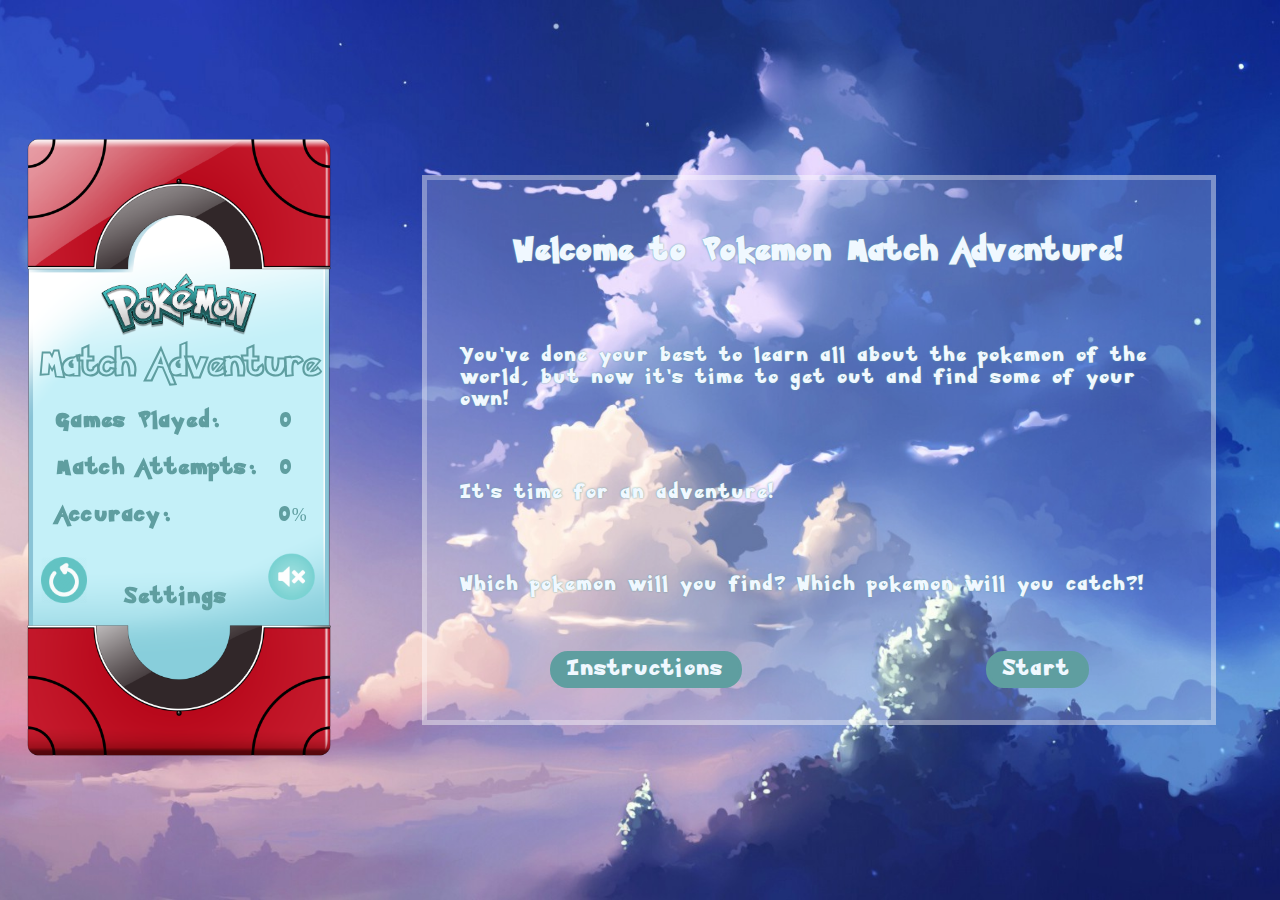
==== commit 934e7253: "card bugs fixed, began welcome modal" ====
--- a/index.html
+++ b/index.html
@@ -125,6 +125,82 @@
             
             </div> <!-- pokedexScreen End -->
         </div> <!-- pokedex End -->
+
+        <div class="introModal">
+
+            <div class="introInnerBox">
+                <h2 class="introHeader">
+                    Welcome to Pokemon Match Adventure!
+                </h2>
+                <div class="welcome">
+                    <p>You've done your best to learn all about the pokemon of the world, but now it's time to get out and find some of your own!</p> 
+                    <p>It's time for an adventure!</p>
+                    <p>Which pokemon will you find? Which pokemon will you catch?!</p>
+                </div>
+                <ul class="instructions closed">
+                    <li class="instructItem closed">
+                        <h3>
+                            How To Win <button class="expand"><i class="fas fa-plus-circle"></i></button>
+                        </h3>
+                        <div class="content">
+                            <p>You gotta catch 'em all!</p>
+                            <p>In order to catch a pokemon, you have to find their two cards to match them, so keep your eyes peeled!</p>
+                            <p>You can do it!</p>
+                        </div>
+                    </li> 
+                    <li class="instructItem closed">
+                        <h3>
+                            Difficulty Settings <button class="expand"><i class="fas fa-plus-circle"></i></button>
+                        </h3>
+                        <div class="content">
+                            <p>There are four difficulty settings, Eevee, Regular, Hard and Challenge. You automatically begin on regular difficulty.</p>
+                            <p>The easiest difficulty is Eevee, make sure to check it out for some cute surprises!</p>
+                            <p>If you decide to try the Challenge difficulty, be prepared, it's a challenge!</p>
+                            <p>To access the difficulty menu, click on the Settings button on the bottom of the pokedex. You can then select any of the four difficulties by clicking on them.</p>
+                        </div>
+                    </li>
+                    <li class="instructItem closed">
+                        <h3>
+                            Statistics <button class="expand"><i class="fas fa-plus-circle"></i></button>
+                        </h3>
+                        <div class="content">
+                            <p>The stats are displayed on the pokedex to your left, Games Played, Match Attempts and Accuracy.</p>
+                            <p>Games Played increases when you win or when you reset the cards.</p>
+                            <p>Match Attempts increases whenever you attempt and miss a card match.</p>
+                            <p>Accuracy changes based off of how many matches you've attempted, and how many you've got correct!</p>
+                        </div>
+                    </li>
+                    <li class="instructItem closed">
+                        <h3>
+                            Sound <button class="expand"><i class="fas fa-plus-circle"></i></button>
+                        </h3>
+                        <div class="content">
+                            <p>This game has a lot of sound going on! If you'd like to play with the sound on, press the button on the bottom right of the pokedex menu.</p>
+                            <p>You can use the same button to turn the sound off again, and mute all game sound effects.</p>
+                        </div>
+                    </li>
+                    <li class="instructItem closed">
+                        <h3>
+                            Reset <button class="expand"><i class="fas fa-plus-circle"></i></button>
+                        </h3>
+                        <div class="content">
+                            <p>If you get stuck and would like to reset the cards, the reset button is on the bottom left of the pokedex menu.</p>
+                            <p>Keep in mind that resetting the cards will increase your game count!</p>
+                        </div>
+                    </li>
+                </ul>
+            </div>
+            <div class="buttonBox">
+                <button class="instructButton">
+                    Instructions
+                </button>    
+                <button class="startButton">
+                    Start
+                </button>
+            </div>
+
+        </div> <!-- introModal End -->
+
         <div class="gameBoardContainer">
 
             <img class="headerLogo" src="./images/logo1.png" alt="">
@@ -138,7 +214,7 @@
                 <div class="winText">Way to go!</div>
                 <img src="" class='winImg'>
             </div>
-        </div>
+        </div> <!-- winModal End -->
 
         <div class='mewBox'>
             <div class='mew'></div>
--- a/style.css
+++ b/style.css
@@ -39,6 +39,19 @@
 .container{
     display: flex;
 }
+::-webkit-scrollbar {
+    background: transparent;
+}
+/* ::-webkit-scrollbar-button */
+::-webkit-scrollbar-track:vertical,
+::-webkit-scrollbar-thumb {
+    background: #ffffff50;
+    border-radius: 18px;
+}
+/* ::-webkit-scrollbar-track-piece */
+::-webkit-scrollbar-corner {
+    background: transparent;
+}
 
 /* --------------------------------(POKEDEX)--------------------------------- */
 .pokedex{
@@ -124,7 +137,7 @@
     flex-direction: column;
     /* padding-bottom: 3%; */
     /* letter-spacing: 3px; */
-    transition: 1000ms;
+    transition: opacity 1s ease-in-out;
 }
 .difficultyButton{
     /* font-size: 1.5vw; */
@@ -180,15 +193,123 @@
     -webkit-filter: brightness(105%);
     filter: brightness(105%);
 }
+.soundToggleButton.firstMuteFlash{
+    -webkit-filter: brightness(112%);
+    filter: brightness(112%);
+}
 .resetButton > img,
 .soundToggleButton > img {
     width: 100%;
 }
 
+/* -------------------------------(INTRO MODAL)-------------------------------- */
+
+.introModal {
+    display: flex;
+    flex-direction: column;
+    align-items: center;
+    justify-content: center;
+    flex-grow: 1;
+    /* padding-top: 6vh; */
+    margin: 5vw;
+    height: 60%;
+    width: 60%;
+    background: #ffffff30;
+    border: 5px solid #ffffff50;
+    color: aliceblue;
+    text-shadow: 0 0 2px cadetblue;
+    letter-spacing: 3px;
+}
+.introInnerBox {
+    display: flex;
+    flex-direction: column;
+    align-items: center;
+    width: 90%;
+}
+.introHeader {
+    font-size: 2vw;
+}
+.welcome {
+    display: flex;
+    flex-direction: column;
+    justify-content: space-evenly;
+    height: 40vh;
+    width: 56vw;
+}
+.welcome.closed {
+    display: none;
+}
+.instructions {
+    list-style: none;
+    display: flex;
+    flex-direction: column;
+    height: 40vh;
+    width: 56vw;
+    margin: 0;
+    padding: 0;
+    /* overflow: scroll; */
+}
+.instructions.closed {
+    display: none;
+}
+.expand {
+    font-size: 1.4vw;
+    color: cadetblue;
+}
+.instructItem.hidden {
+    display: none;
+}
+.instructItem.open {
+    background: #5f9ea090;
+    border: 5px solid #5f9ea050;
+    padding: 15px;
+}
+.instructItem.open .content {
+    display: block;
+    height: 25vh;
+    width: 52vw;
+    overflow: scroll;
+}
+.content {
+    display: none;
+}
+.instructItem.open h3 {
+    display: flex;
+    justify-content: space-between;
+    font-size: 1.7vw;
+    padding-bottom: 6px;
+    border-bottom: 3px solid cadetblue;
+    margin-top: 5px;
+}
+.instructItem h3 {
+    display: flex;
+    font-size: 1.4vw;
+}
+.instructItem.open h3 button {
+    color: aliceblue;
+    font-size: 1.7vw;
+}
+.buttonBox button {
+    background: cadetblue;
+    border: 3px solid cadetblue;
+    border-radius: 18px;
+    font-family: "pokemonSolid";
+    letter-spacing: 3px;
+    color: aliceblue;
+    font-size: 1.4vw;
+    padding: 3px 15px;
+}
+.buttonBox {
+    display: flex;
+    justify-content: space-around;
+    width: 100%;
+}
+
 /* --------------------------------(GAME BOARD)--------------------------------- */
 
 .gameBoardContainer{
-    display: flex;
+    /* display: flex; */
+    display: none;
     align-items: center;
     justify-content: center;
     flex-grow: 1;
@@ -345,8 +466,16 @@
     background-image: url("images/sylveon.png");
     background-size: 30vh;
 }
-.img-mewshape {
+.img-mewshape1 {
     background-image: url("images/mewshape1.png");
+    background-size: 30vh;
+}
+.img-mewshape2 {
+    background-image: url("images/mewshape2.png");
+    background-size: 30vh;
+}
+.img-mewshape3 {
+    background-image: url("images/mewshape3.png");
     background-size: 30vh;
 }
 
@@ -1325,7 +1454,7 @@
 /* ------------------------------------------------------------------------ */
 /* ------------------------------------------------------------------------ */
 
-.opacityShow {
+/* .opacityShow {
     opacity: 1;
 }
 .opacityHide {
@@ -1339,4 +1468,4 @@
 }
 .displayHide {
     display: none;
-}+} */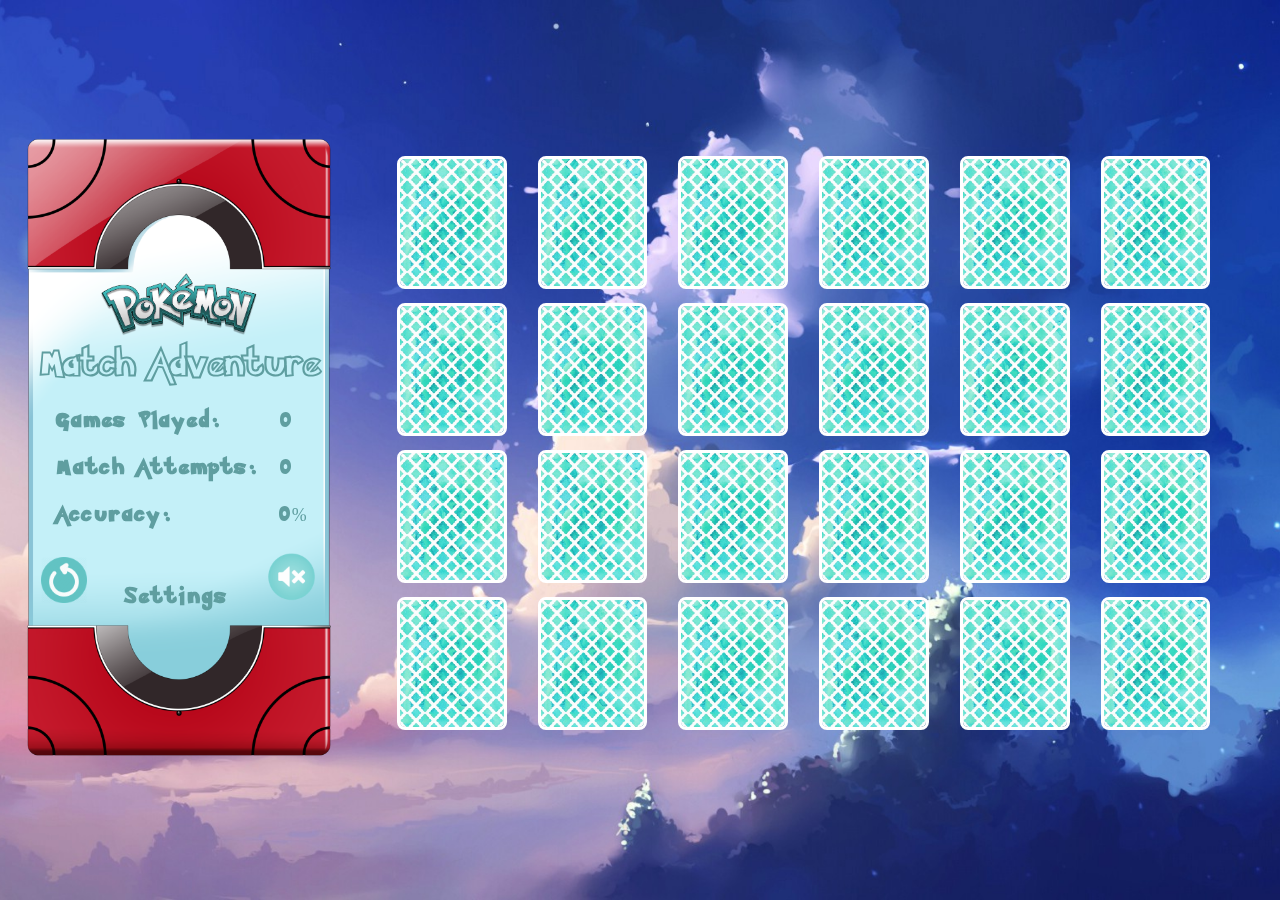
==== commit 8338da5c: "removed welcome modal, documented bug in meister task" ====
--- a/index.html
+++ b/index.html
@@ -126,81 +126,6 @@
             </div> <!-- pokedexScreen End -->
         </div> <!-- pokedex End -->
 
-        <div class="introModal">
-
-            <div class="introInnerBox">
-                <h2 class="introHeader">
-                    Welcome to Pokemon Match Adventure!
-                </h2>
-                <div class="welcome">
-                    <p>You've done your best to learn all about the pokemon of the world, but now it's time to get out and find some of your own!</p> 
-                    <p>It's time for an adventure!</p>
-                    <p>Which pokemon will you find? Which pokemon will you catch?!</p>
-                </div>
-                <ul class="instructions closed">
-                    <li class="instructItem closed">
-                        <h3>
-                            How To Win <button class="expand"><i class="fas fa-plus-circle"></i></button>
-                        </h3>
-                        <div class="content">
-                            <p>You gotta catch 'em all!</p>
-                            <p>In order to catch a pokemon, you have to find their two cards to match them, so keep your eyes peeled!</p>
-                            <p>You can do it!</p>
-                        </div>
-                    </li> 
-                    <li class="instructItem closed">
-                        <h3>
-                            Difficulty Settings <button class="expand"><i class="fas fa-plus-circle"></i></button>
-                        </h3>
-                        <div class="content">
-                            <p>There are four difficulty settings, Eevee, Regular, Hard and Challenge. You automatically begin on regular difficulty.</p>
-                            <p>The easiest difficulty is Eevee, make sure to check it out for some cute surprises!</p>
-                            <p>If you decide to try the Challenge difficulty, be prepared, it's a challenge!</p>
-                            <p>To access the difficulty menu, click on the Settings button on the bottom of the pokedex. You can then select any of the four difficulties by clicking on them.</p>
-                        </div>
-                    </li>
-                    <li class="instructItem closed">
-                        <h3>
-                            Statistics <button class="expand"><i class="fas fa-plus-circle"></i></button>
-                        </h3>
-                        <div class="content">
-                            <p>The stats are displayed on the pokedex to your left, Games Played, Match Attempts and Accuracy.</p>
-                            <p>Games Played increases when you win or when you reset the cards.</p>
-                            <p>Match Attempts increases whenever you attempt and miss a card match.</p>
-                            <p>Accuracy changes based off of how many matches you've attempted, and how many you've got correct!</p>
-                        </div>
-                    </li>
-                    <li class="instructItem closed">
-                        <h3>
-                            Sound <button class="expand"><i class="fas fa-plus-circle"></i></button>
-                        </h3>
-                        <div class="content">
-                            <p>This game has a lot of sound going on! If you'd like to play with the sound on, press the button on the bottom right of the pokedex menu.</p>
-                            <p>You can use the same button to turn the sound off again, and mute all game sound effects.</p>
-                        </div>
-                    </li>
-                    <li class="instructItem closed">
-                        <h3>
-                            Reset <button class="expand"><i class="fas fa-plus-circle"></i></button>
-                        </h3>
-                        <div class="content">
-                            <p>If you get stuck and would like to reset the cards, the reset button is on the bottom left of the pokedex menu.</p>
-                            <p>Keep in mind that resetting the cards will increase your game count!</p>
-                        </div>
-                    </li>
-                </ul>
-            </div>
-            <div class="buttonBox">
-                <button class="instructButton">
-                    Instructions
-                </button>    
-                <button class="startButton">
-                    Start
-                </button>
-            </div>
-
-        </div> <!-- introModal End -->
-
         <div class="gameBoardContainer">
 
             <img class="headerLogo" src="./images/logo1.png" alt="">
--- a/style.css
+++ b/style.css
@@ -202,114 +202,11 @@
     width: 100%;
 }
 
-/* -------------------------------(INTRO MODAL)-------------------------------- */
-
-.introModal {
+/* --------------------------------(GAME BOARD)--------------------------------- */
+
+.gameBoardContainer{
     display: flex;
-    flex-direction: column;
-    align-items: center;
-    justify-content: center;
-    flex-grow: 1;
-    /* padding-top: 6vh; */
-    margin: 5vw;
-    height: 60%;
-    width: 60%;
-    background: #ffffff30;
-    border: 5px solid #ffffff50;
-    color: aliceblue;
-    text-shadow: 0 0 2px cadetblue;
-    letter-spacing: 3px;
-}
-.introInnerBox {
-    display: flex;
-    flex-direction: column;
-    align-items: center;
-    width: 90%;
-}
-.introHeader {
-    font-size: 2vw;
-}
-.welcome {
-    display: flex;
-    flex-direction: column;
-    justify-content: space-evenly;
-    height: 40vh;
-    width: 56vw;
-}
-.welcome.closed {
-    display: none;
-}
-.instructions {
-    list-style: none;
-    display: flex;
-    flex-direction: column;
-    height: 40vh;
-    width: 56vw;
-    margin: 0;
-    padding: 0;
-    /* overflow: scroll; */
-}
-.instructions.closed {
-    display: none;
-}
-.expand {
-    font-size: 1.4vw;
-    color: cadetblue;
-}
-.instructItem.hidden {
-    display: none;
-}
-.instructItem.open {
-    background: #5f9ea090;
-    border: 5px solid #5f9ea050;
-    padding: 15px;
-}
-.instructItem.open .content {
-    display: block;
-    height: 25vh;
-    width: 52vw;
-    overflow: scroll;
-}
-.content {
-    display: none;
-}
-.instructItem.open h3 {
-    display: flex;
-    justify-content: space-between;
-    font-size: 1.7vw;
-    padding-bottom: 6px;
-    border-bottom: 3px solid cadetblue;
-    margin-top: 5px;
-}
-.instructItem h3 {
-    display: flex;
-    font-size: 1.4vw;
-}
-.instructItem.open h3 button {
-    color: aliceblue;
-    font-size: 1.7vw;
-}
-.buttonBox button {
-    background: cadetblue;
-    border: 3px solid cadetblue;
-    border-radius: 18px;
-    font-family: "pokemonSolid";
-    letter-spacing: 3px;
-    color: aliceblue;
-    font-size: 1.4vw;
-    padding: 3px 15px;
-}
-.buttonBox {
-    display: flex;
-    justify-content: space-around;
-    width: 100%;
-}
-
-/* --------------------------------(GAME BOARD)--------------------------------- */
-
-.gameBoardContainer{
-    /* display: flex; */
-    display: none;
+    /* display: none; */
     align-items: center;
     justify-content: center;
     flex-grow: 1;
